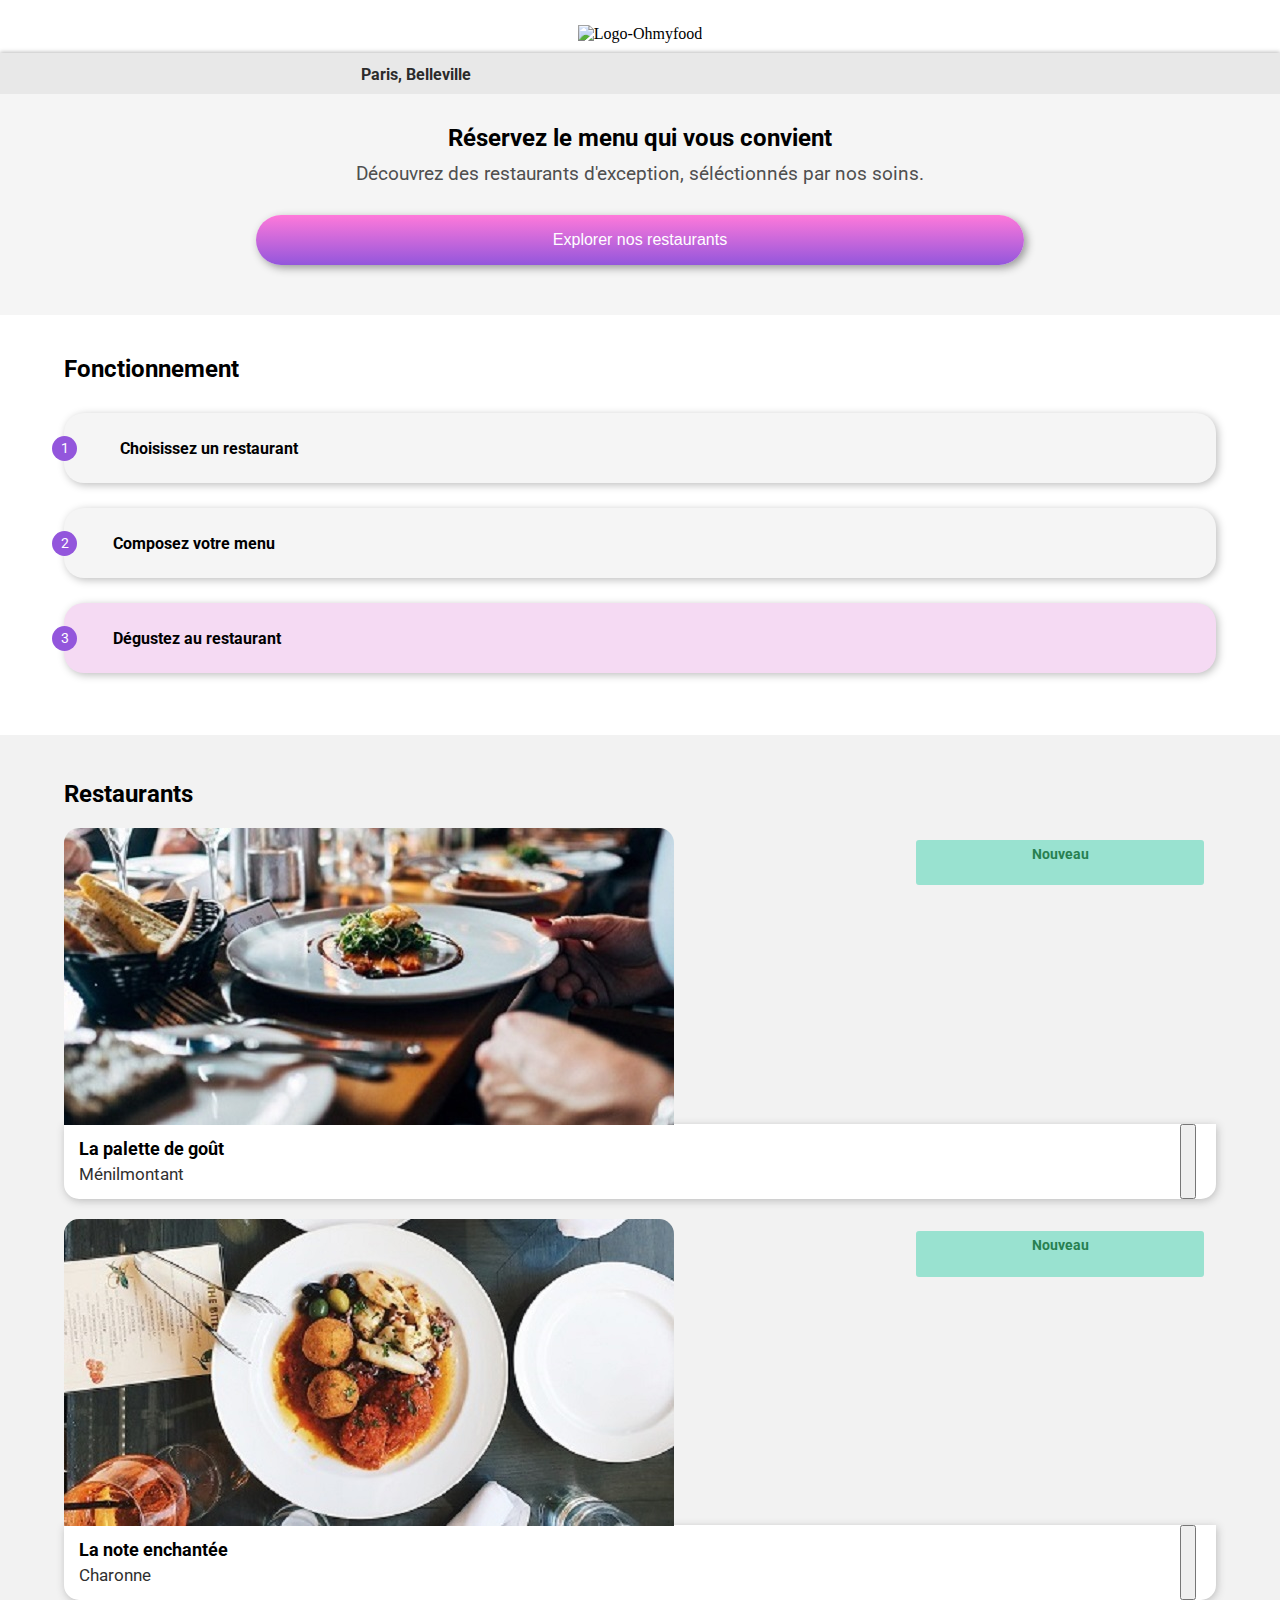
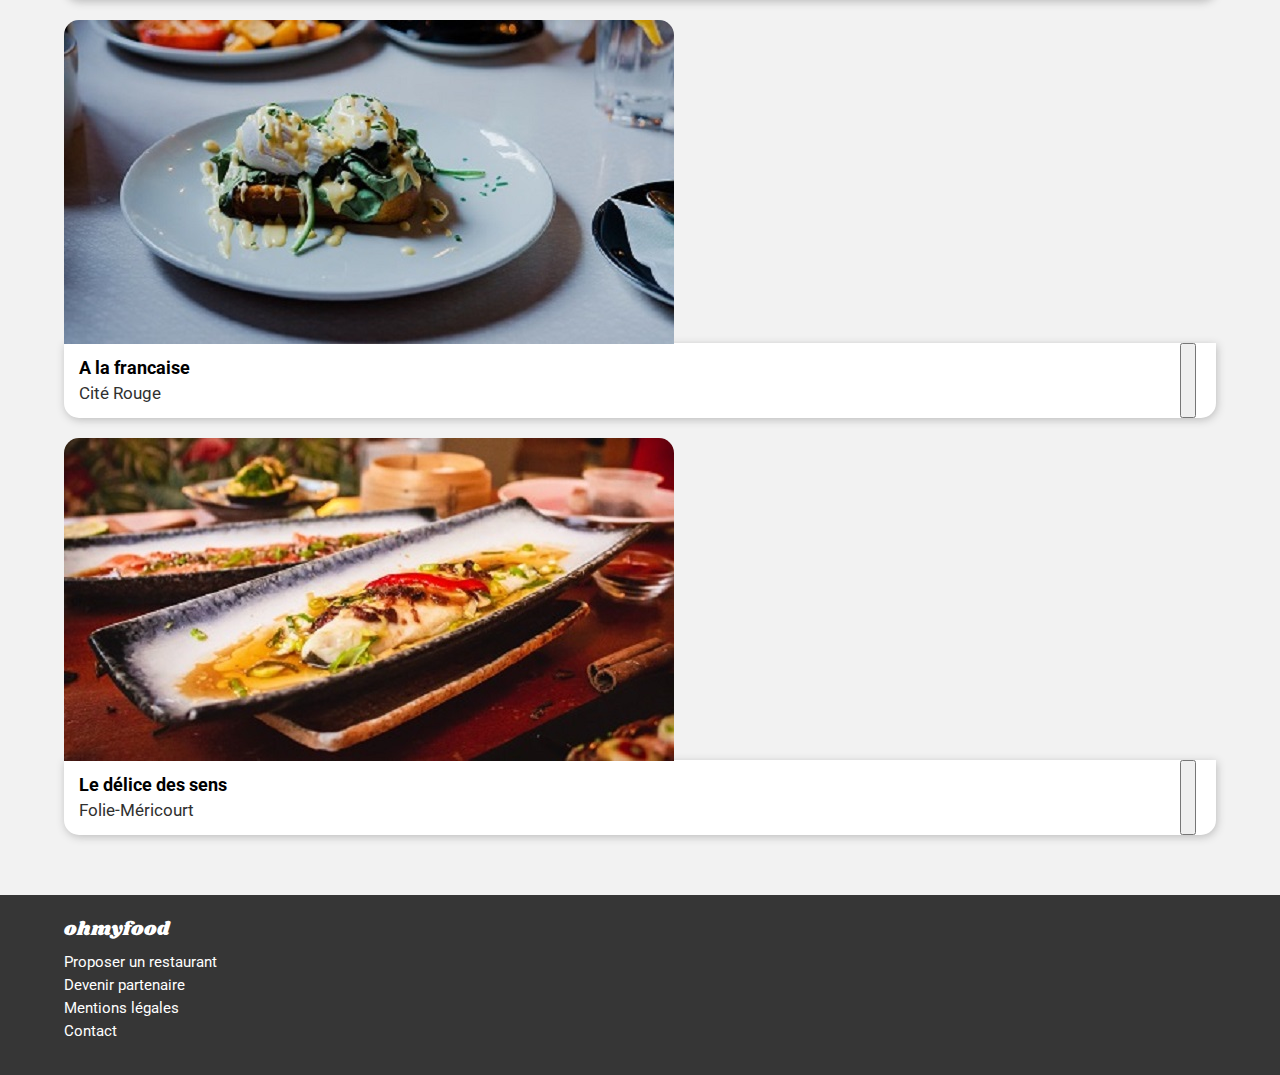
==== index.html @ 1d367e70 "Ajout de la page menu3" ====
<!DOCTYPE html>
<html lang="fr">
<head>
    <meta charset="UTF-8">
    <meta name="viewport" content="width=device-width, initial-scale=1.0">
    <link rel="preconnect" href="https://fonts.gstatic.com">
    <link href="https://fonts.googleapis.com/css2?family=Roboto&family=Shrikhand&display=swap" rel="stylesheet">
    <link rel="stylesheet" href="style.css">
    <script src="https://kit.fontawesome.com/89272632ee.js" crossorigin="anonymous"></script>
    <title>ohmyfood</title>
</head>

    <body>
        <div class="page_complete">
            <header>
                <div class="logo">
                    <img src="images/logo/ohmyfood.png" alt="Logo-Ohmyfood">
                </div>
                <div class="localisation">
                    <i class="fas fa-map-marker-alt"></i><p>Paris, Belleville</p>
                </div>

                <div class="reserv">
                    <h2>Réservez le menu qui vous convient</h2>
                    <p>Découvrez des restaurants d'exception, séléctionnés par nos soins.</p>
                    <button>Explorer nos restaurants</button>
                </div>
            </header>


            <main>
                <section class="sectionhead">
                    <h3>Fonctionnement</h3>
                    <div class="button">
                        <span class="cercle">1</span>
                        <div class="icone"><i class="fas fa-mobile-alt"></i></div>
                        <div class="para"><p>Choisissez un restaurant</p></div>
                    </div>

                    <div class="button">
                        <span class="cercle">2</span>
                        <div class="icone"><i class="fas fa-list-ul"></i></div>
                        <div class="para"><p>Composez votre menu</p></div>
                    </div>

                    <div class="button active">
                        <span class="cercle">3</span>
                        <div class="icone"><i class="fas fa-store"></i></div>
                        <div class="para"><p>Dégustez au restaurant</p></div>
                    </div>
                </section>


                <section class="restaurants">
                    <h2>Restaurants</h2>

                    <div class="restaurant">
                        <a href="indexmenu3.html">
                            <img src="images/restaurants/restaurant-size/restaurant1.jpg" alt="#">
                            <div class="content">
                                <div class="title">
                                    <h3>La palette de goût</h3>
                                    <p>Ménilmontant</p>
                                </div>
                                <button></button>
                            </div>
                            <div class="new">
                                <p>Nouveau</p>
                            </div>
                        </a>
                    </div>
                     
                    <div class="restaurant">
                        <a href="indexmenu2.html">
                            <img src="images/restaurants/restaurant-size/restaurant2.jpg" alt="#">
                            <div class="content">
                                <div class="title">
                                    <h3>La note enchantée</h3>
                                    <p>Charonne</p>
                                </div>
                                <button></button>
                            </div>
                            <div class="new">
                                <p>Nouveau</p>
                            </div>
                        </a>
                    </div>

                    <div class="restaurant">
                        <a href="indexmenu1.html">
                            <img src="images/restaurants/restaurant-size/restaurant3.jpg" alt="#">
                            <div class="content">
                                <div class="title">
                                    <h3>A la francaise</h3>
                                    <p>Cité Rouge</p>
                                </div>
                                <button></button>
                            </div>
                        </a>
                    </div>

                    <div class="restaurant">
                        <a href="indexmenu4.html">
                            <img src="images/restaurants/restaurant-size/restaurant4.jpg" alt="#">
                            <div class="content">
                                <div class="title">
                                    <h3>Le délice des sens</h3>
                                    <p>Folie-Méricourt</p>
                                </div>
                                <button></button>
                            </div>
                        </a>
                    </div>       
                </section>
            </main>


            <footer>
                <div class="foot">
                    <h2>ohmyfood</h2>
                    <a><i class="fas fa-utensils"></i>Proposer un restaurant</a>
                    <a><i class="fas fa-hands-helping"></i>Devenir partenaire</a>
                    <a>Mentions légales</a>
                    <a href="mailto:service-client@gmail.com">Contact</a>
                </div>
            </footer>
        </div>
    </body>
</html>
---- style.css ----
/*! minireset.css v0.0.6 | MIT License | github.com/jgthms/minireset.css */
html, body, p, ol, ul, li, dl, dt, dd, blockquote, figure, fieldset, legend, textarea, pre, iframe, hr, h1, h2, h3, h4, h5, h6 {
  margin: 0;
  padding: 0;
}

h1, h2, h3, h4, h5, h6 {
  font-size: 100%;
  font-weight: normal;
}

ul {
  list-style: none;
}

button, input, select, textarea {
  margin: 0;
}

html {
  box-sizing: border-box;
}

*, *::before, *::after {
  box-sizing: inherit;
}

img, video {
  height: auto;
  max-width: 100%;
}

iframe {
  border: 0;
}

table {
  border-collapse: collapse;
  border-spacing: 0;
}

td, th {
  padding: 0;
}

td:not([align]), th:not([align]) {
  text-align: left;
}

.page_complete {
  width: 100%;
  margin: auto;
}

body h1, h2, h3, p, a, .cercle {
  font-family: "Roboto", sans-serif;
}

/* HEADER */
header .logo {
  width: 100%;
  text-align: center;
}
header .logo img {
  width: 45%;
  padding-top: 25px;
  padding-bottom: 10px;
}

header .localisation {
  display: flex;
  background: #e8e8e8;
  padding-top: 12px;
  padding-bottom: 10px;
  box-shadow: 0px -1px 4px #bdbdbd;
  color: #2b2b2b;
  font-size: 1em;
  padding-left: 27%;
  font-weight: bold;
}

header .fa-map-marker-alt {
  margin-right: 15px;
}

header .reserv {
  height: auto;
  text-align: center;
  padding-top: 30px;
  background: #f5f5f5;
}
header .reserv h2 {
  margin-bottom: 10px;
  font-size: 1.5em;
  font-weight: bold;
  width: 70%;
  margin-left: 15%;
}
header .reserv p {
  margin-bottom: 30px;
  font-size: 1.2em;
  color: #4f4f4f;
}
header .reserv button {
  font-size: 1em;
  height: 50px;
  width: 60%;
  border: none;
  border-radius: 30px;
  background: linear-gradient(#FF79DA, #9356DC);
  color: white;
  box-shadow: 3px 3px 8px #999999;
  margin-bottom: 50px;
}

header .reserv button:hover {
  box-shadow: 4px 4px 8px #212121;
  background: linear-gradient(rgba(255, 121, 218, 0.9), rgba(147, 86, 220, 0.9));
}

/* MAIN SECTIONHEAD */
main .sectionhead {
  height: 380px;
  margin-top: 40px;
  display: flex;
  flex-direction: column;
}
main .sectionhead h3 {
  margin-left: 5%;
  font-size: 1.5em;
  font-weight: bold;
  margin-bottom: 30px;
}
main .sectionhead .button {
  display: flex;
  height: 70px;
  width: 90%;
  margin-left: 5%;
  margin-bottom: 25px;
  border-radius: 20px;
  font-weight: bold;
  background: #f5f5f5;
  box-shadow: 2px 2px 8px #bdbdbd;
  align-items: center;
  position: relative;
}
main .sectionhead .cercle {
  background: #9356dc;
  height: 25px;
  width: 25px;
  border-radius: 100px;
  display: flex;
  justify-content: center;
  align-items: center;
  color: #fff;
  font-weight: normal;
  font-size: 0.9em;
  position: absolute;
  left: -12px;
}

main .sectionhead .button:hover {
  background-color: #f5daf3;
  color: #9356dc;
}
main .sectionhead .button:hover .para p {
  color: black;
}

main .sectionhead .active {
  background-color: #f5daf3;
  color: #9356dc;
}
main .sectionhead .active .para p {
  color: black;
}

main .sectionhead .fa-mobile-alt {
  margin-right: 26px;
  font-size: 1.2em;
  margin-left: 30px;
}

main .sectionhead .fa-list-ul {
  margin-right: 19px;
  font-size: 1.1em;
  margin-left: 30px;
}

main .sectionhead .fa-store {
  margin-right: 19px;
  font-size: 1em;
  margin-left: 30px;
}

/* MAIN RESTAURANTS */
main .new {
  background: #99E2D0;
  width: 25%;
  height: 12%;
  text-align: center;
  padding-top: 6px;
  position: absolute;
  top: 0;
  right: 0;
  margin-top: 12px;
  margin-right: 12px;
  border-radius: 3px;
}
main .new p {
  color: #288051;
  font-weight: bold;
  font-size: 0.9em;
}

main .restaurants {
  background: #f2f2f2;
  padding-bottom: 40px;
  height: auto;
}
main .restaurants h2 {
  font-size: 1.5em;
  font-weight: bold;
  padding-top: 45px;
  margin-bottom: 20px;
  margin-left: 5%;
}

main .restaurant {
  width: 90%;
  margin-left: 5%;
  margin-bottom: 20px;
  position: relative;
}
main .restaurant a {
  text-decoration: none;
  color: inherit;
}
main .restaurant img {
  border-radius: 15px 15px 0 0;
}

main .content {
  display: flex;
  background: white;
  height: 75px;
  justify-content: space-between;
  border-radius: 0 0 15px 15px;
  margin-top: -5px;
  box-shadow: 1px 2px 8px #bdbdbd;
}
main .content button {
  margin-right: 20px;
}

main .title {
  margin-left: 15px;
  padding-top: 15px;
}
main .title h3 {
  font-weight: bold;
  font-size: 1.1em;
  padding-bottom: 5px;
}
main .title p {
  font-size: 1.05em;
  color: #303030;
}

/* FOOTER */
footer .foot {
  background: #363636;
  padding-left: 5%;
  color: white;
  padding-bottom: 30px;
  padding-top: 20px;
  display: flex;
  flex-direction: column;
}
footer .foot h2 {
  font-family: "Shrikhand", cursive;
  font-size: 1.2em;
  padding-bottom: 10px;
}
footer .foot a:last-of-type {
  color: white;
  text-decoration: none;
}

footer a {
  padding-bottom: 5px;
  font-size: 0.95em;
}
footer a i {
  width: 22px;
  font-size: 0.9em;
}

/*# sourceMappingURL=style.css.map */
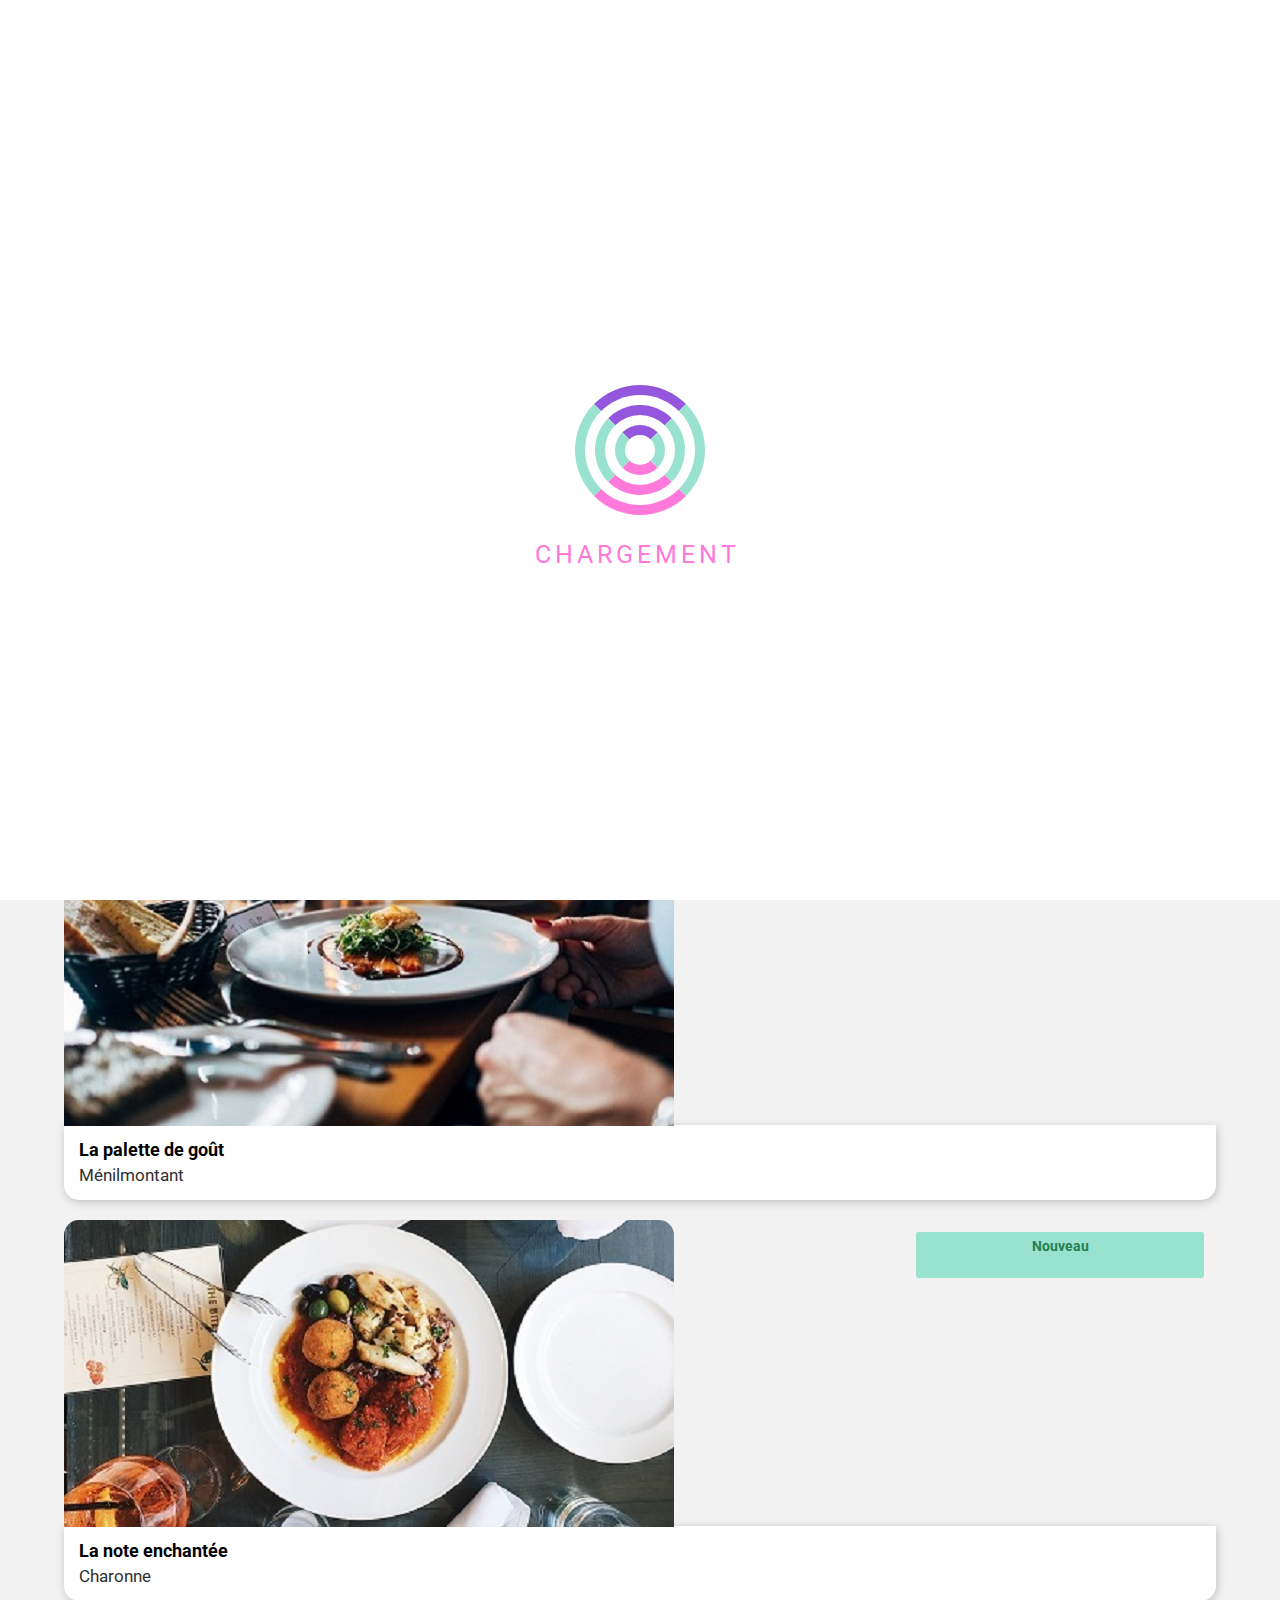
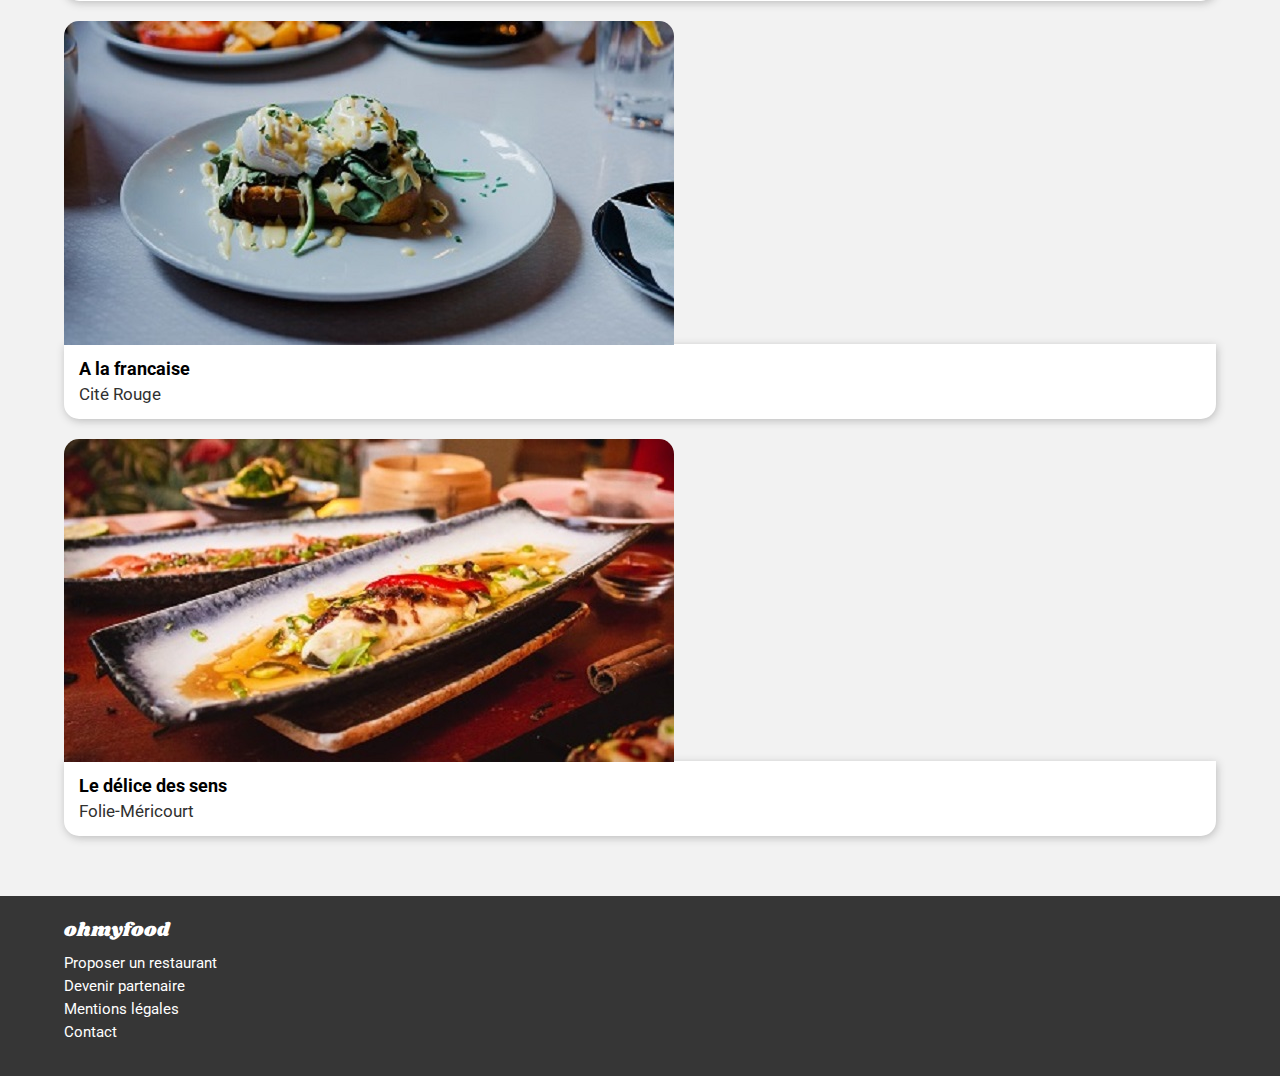
==== commit 16541d2f: "Ajout et placement du couer voir pr animation" ====
--- a/index.html
+++ b/index.html
@@ -11,6 +11,25 @@
 </head>
 
     <body>
+        <div class="loader">
+            <div class="circle-50"></div>
+           <div class="circle-90"></div>
+           <div class="circle-130"></div>
+    
+           <div class="chargement">
+                <span class="lettre">C</span>
+                <span class="lettre">H</span>
+                <span class="lettre">A</span>
+                <span class="lettre">R</span>
+                <span class="lettre">G</span>
+                <span class="lettre">E</span>
+                <span class="lettre">M</span>
+                <span class="lettre">E</span>
+                <span class="lettre">N</span>
+                <span class="lettre">T</span>
+           </div>
+        </div>
+
         <div class="page_complete">
             <header>
                 <div class="logo">
@@ -62,7 +81,7 @@
                                     <h3>La palette de goût</h3>
                                     <p>Ménilmontant</p>
                                 </div>
-                                <button></button>
+                                <div class="coeur"><i class="far fa-heart"></i></div>
                             </div>
                             <div class="new">
                                 <p>Nouveau</p>
@@ -78,7 +97,7 @@
                                     <h3>La note enchantée</h3>
                                     <p>Charonne</p>
                                 </div>
-                                <button></button>
+                                <div class="coeur"><i class="far fa-heart"></i></div>
                             </div>
                             <div class="new">
                                 <p>Nouveau</p>
@@ -94,7 +113,7 @@
                                     <h3>A la francaise</h3>
                                     <p>Cité Rouge</p>
                                 </div>
-                                <button></button>
+                                <div class="coeur"><i class="far fa-heart"></i></div>
                             </div>
                         </a>
                     </div>
@@ -107,7 +126,7 @@
                                     <h3>Le délice des sens</h3>
                                     <p>Folie-Méricourt</p>
                                 </div>
-                                <button></button>
+                                <div class="coeur"><i class="far fa-heart"></i></div>
                             </div>
                         </a>
                     </div>       
--- a/style.css
+++ b/style.css
@@ -47,16 +47,156 @@
   text-align: left;
 }
 
+body {
+  font-family: "Roboto", sans-serif;
+}
+
 .page_complete {
   width: 100%;
   margin: auto;
 }
 
-body h1, h2, h3, p, a, .cercle {
-  font-family: "Roboto", sans-serif;
+.loader {
+  position: fixed;
+  top: 0;
+  left: 0;
+  width: 100%;
+  height: 100%;
+  background-color: white;
+  z-index: 10;
+  animation: loader 3s forwards;
+}
+@keyframes loader {
+  0% {
+    visibility: visible;
+  }
+  100% {
+    visibility: hidden;
+  }
+}
+.loader .circle-50 {
+  border-top: 10px solid #9356DC;
+  border-bottom: 10px solid #FF79DA;
+  border-left: 10px solid #99E2D0;
+  border-right: 10px solid #99E2D0;
+  width: 50px;
+  height: 50px;
+  border-radius: 50%;
+  animation: spin 1s linear infinite;
+  margin: auto;
+  position: absolute;
+  top: 0;
+  bottom: 0;
+  right: 0;
+  left: 0;
+}
+.loader .circle-90 {
+  border-top: 10px solid #9356DC;
+  border-bottom: 10px solid #FF79DA;
+  border-left: 10px solid #99E2D0;
+  border-right: 10px solid #99E2D0;
+  width: 90px;
+  height: 90px;
+  border-radius: 50%;
+  animation: spin 1.5s linear infinite;
+  margin: auto;
+  position: absolute;
+  top: 0;
+  bottom: 0;
+  right: 0;
+  left: 0;
+}
+.loader .circle-130 {
+  border-top: 10px solid #9356DC;
+  border-bottom: 10px solid #FF79DA;
+  border-left: 10px solid #99E2D0;
+  border-right: 10px solid #99E2D0;
+  width: 130px;
+  height: 130px;
+  border-radius: 50%;
+  animation: spin 2s linear infinite;
+  margin: auto;
+  position: absolute;
+  top: 0;
+  bottom: 0;
+  right: 0;
+  left: 0;
+}
+@keyframes spin {
+  0% {
+    transform: rotate(0deg);
+  }
+  100% {
+    transform: rotate(360deg);
+  }
+}
+.loader .chargement {
+  width: 210px;
+  height: 0px;
+  padding-top: 180px;
+  margin: auto;
+  position: absolute;
+  top: 0;
+  bottom: 0;
+  right: 0;
+  left: 0;
+}
+.loader .lettre {
+  font-size: 25px;
+  color: #FF79DA;
+  -webkit-animation: flash 1.2s linear infinite;
+  -o-animation: flash 1.2s linear infinite;
+  animation: flash 1.2s linear infinite;
+}
+@keyframes flash {
+  0% {
+    color: #9356DC;
+    text-shadow: 0 0 7px #9356DC;
+  }
+  90% {
+    color: #FF79DA;
+    text-shadow: none;
+  }
+  100% {
+    color: #9356DC;
+    text-shadow: 0 0 7 #9356DC;
+  }
+}
+.loader .lettre:nth-child(1) {
+  animation-delay: 100ms;
+}
+.loader .lettre:nth-child(2) {
+  animation-delay: 200ms;
+}
+.loader .lettre:nth-child(3) {
+  animation-delay: 300ms;
+}
+.loader .lettre:nth-child(4) {
+  animation-delay: 400ms;
+}
+.loader .lettre:nth-child(5) {
+  animation-delay: 500ms;
+}
+.loader .lettre:nth-child(6) {
+  animation-delay: 600ms;
+}
+.loader .lettre:nth-child(7) {
+  animation-delay: 700ms;
+}
+.loader .lettre:nth-child(8) {
+  animation-delay: 800ms;
+}
+.loader .lettre:nth-child(9) {
+  animation-delay: 900ms;
+}
+.loader .lettre:nth-child(10) {
+  animation-delay: 1000ms;
 }
 
 /* HEADER */
+header {
+  position: relative;
+}
 header .logo {
   width: 100%;
   text-align: center;
@@ -66,7 +206,13 @@
   padding-top: 25px;
   padding-bottom: 10px;
 }
-
+header a {
+  position: absolute;
+  left: 5%;
+  top: 25px;
+  color: #363636;
+  font-size: 1.2em;
+}
 header .localisation {
   display: flex;
   background: #e8e8e8;
@@ -112,13 +258,11 @@
   box-shadow: 3px 3px 8px #999999;
   margin-bottom: 50px;
 }
-
 header .reserv button:hover {
   box-shadow: 4px 4px 8px #212121;
   background: linear-gradient(rgba(255, 121, 218, 0.9), rgba(147, 86, 220, 0.9));
 }
 
-/* MAIN SECTIONHEAD */
 main .sectionhead {
   height: 380px;
   margin-top: 40px;
@@ -194,25 +338,6 @@
 }
 
 /* MAIN RESTAURANTS */
-main .new {
-  background: #99E2D0;
-  width: 25%;
-  height: 12%;
-  text-align: center;
-  padding-top: 6px;
-  position: absolute;
-  top: 0;
-  right: 0;
-  margin-top: 12px;
-  margin-right: 12px;
-  border-radius: 3px;
-}
-main .new p {
-  color: #288051;
-  font-weight: bold;
-  font-size: 0.9em;
-}
-
 main .restaurants {
   background: #f2f2f2;
   padding-bottom: 40px;
@@ -239,8 +364,7 @@
 main .restaurant img {
   border-radius: 15px 15px 0 0;
 }
-
-main .content {
+main .restaurant .content {
   display: flex;
   background: white;
   height: 75px;
@@ -249,22 +373,141 @@
   margin-top: -5px;
   box-shadow: 1px 2px 8px #bdbdbd;
 }
-main .content button {
-  margin-right: 20px;
-}
-
-main .title {
+main .restaurant .content .coeur {
+  margin-top: 5px;
+  margin-right: 30px;
+  font-size: 1.6em;
+  margin-top: 20px;
+}
+main .restaurant .content .title {
   margin-left: 15px;
   padding-top: 15px;
 }
-main .title h3 {
+main .restaurant .content .title h3 {
   font-weight: bold;
   font-size: 1.1em;
   padding-bottom: 5px;
 }
-main .title p {
+main .restaurant .content .title p {
   font-size: 1.05em;
   color: #303030;
+}
+main .restaurant .new {
+  background: #99E2D0;
+  width: 25%;
+  height: 12%;
+  text-align: center;
+  padding-top: 6px;
+  position: absolute;
+  top: 0;
+  right: 0;
+  margin-top: 12px;
+  margin-right: 12px;
+  border-radius: 3px;
+}
+main .restaurant .new p {
+  color: #288051;
+  font-weight: bold;
+  font-size: 0.9em;
+}
+
+/* MENU */
+.menu {
+  background: #fafafa;
+}
+.menu .backimg {
+  background-repeat: no-repeat;
+  height: 305px;
+  position: relative;
+}
+.menu .backimg.menu1 {
+  background-image: url("images/restaurants/restaurantmenu1/restaurant1.jpg");
+}
+.menu .backimg.menu2 {
+  background-image: url("images/restaurants/restaurantmenu2/restaurant1.jpg");
+}
+.menu .backimg.menu3 {
+  background-image: url("images/restaurants/restaurantmenu3/restaurant1.jpg");
+}
+.menu .backimg.menu4 {
+  background-image: url("images/restaurants/restaurantmenu4/restaurant1.jpg");
+}
+.menu .backimg .flex {
+  display: flex;
+  justify-content: space-between;
+  padding-top: 30px;
+  position: absolute;
+  bottom: 0px;
+  width: 100%;
+  background: #fafafa;
+  border-radius: 40px 40px 0 0;
+  padding-left: 5%;
+  padding-bottom: 30px;
+}
+.menu .backimg h1 {
+  font-size: 1.7em;
+  font-family: "Shrikhand", cursive;
+}
+.menu .backimg .coeur {
+  margin-top: 5px;
+  margin-right: 30px;
+  font-size: 1.6em;
+}
+.menu h2 {
+  margin-left: 5%;
+  border-bottom: 3px solid #99E2D0;
+  color: #363636;
+  margin-bottom: 15px;
+  padding-bottom: 5px;
+  width: 10%;
+  font-size: 1em;
+}
+.menu .entre, .menu .plats {
+  margin-bottom: 40px;
+}
+.menu .button {
+  font-size: 1em;
+  height: 50px;
+  width: 50%;
+  border: none;
+  border-radius: 30px;
+  background: linear-gradient(#FF79DA, #9356DC);
+  color: white;
+  box-shadow: 3px 3px 8px #999999;
+  margin-left: 25%;
+  margin-top: 25px;
+  margin-bottom: 80px;
+}
+.menu .button:hover {
+  box-shadow: 4px 4px 8px #212121;
+  background: linear-gradient(rgba(255, 121, 218, 0.9), rgba(147, 86, 220, 0.9));
+}
+.menu .content {
+  background: white;
+  border-radius: 10px;
+  width: 90%;
+  margin-left: 5%;
+  margin-bottom: 15px;
+  box-shadow: 1px 2px 8px #bdbdbd;
+  height: 60px;
+}
+.menu .content h3 {
+  font-weight: bold;
+  padding-top: 10px;
+  padding-left: 10px;
+  font-size: 1em;
+}
+.menu .content .title {
+  display: flex;
+  justify-content: space-between;
+  padding-left: 10px;
+  padding-top: 5px;
+  font-size: 0.95em;
+}
+.menu .content p:last-of-type {
+  color: #2b2b2b;
+  font-weight: bold;
+  margin-right: 5%;
 }
 
 /* FOOTER */
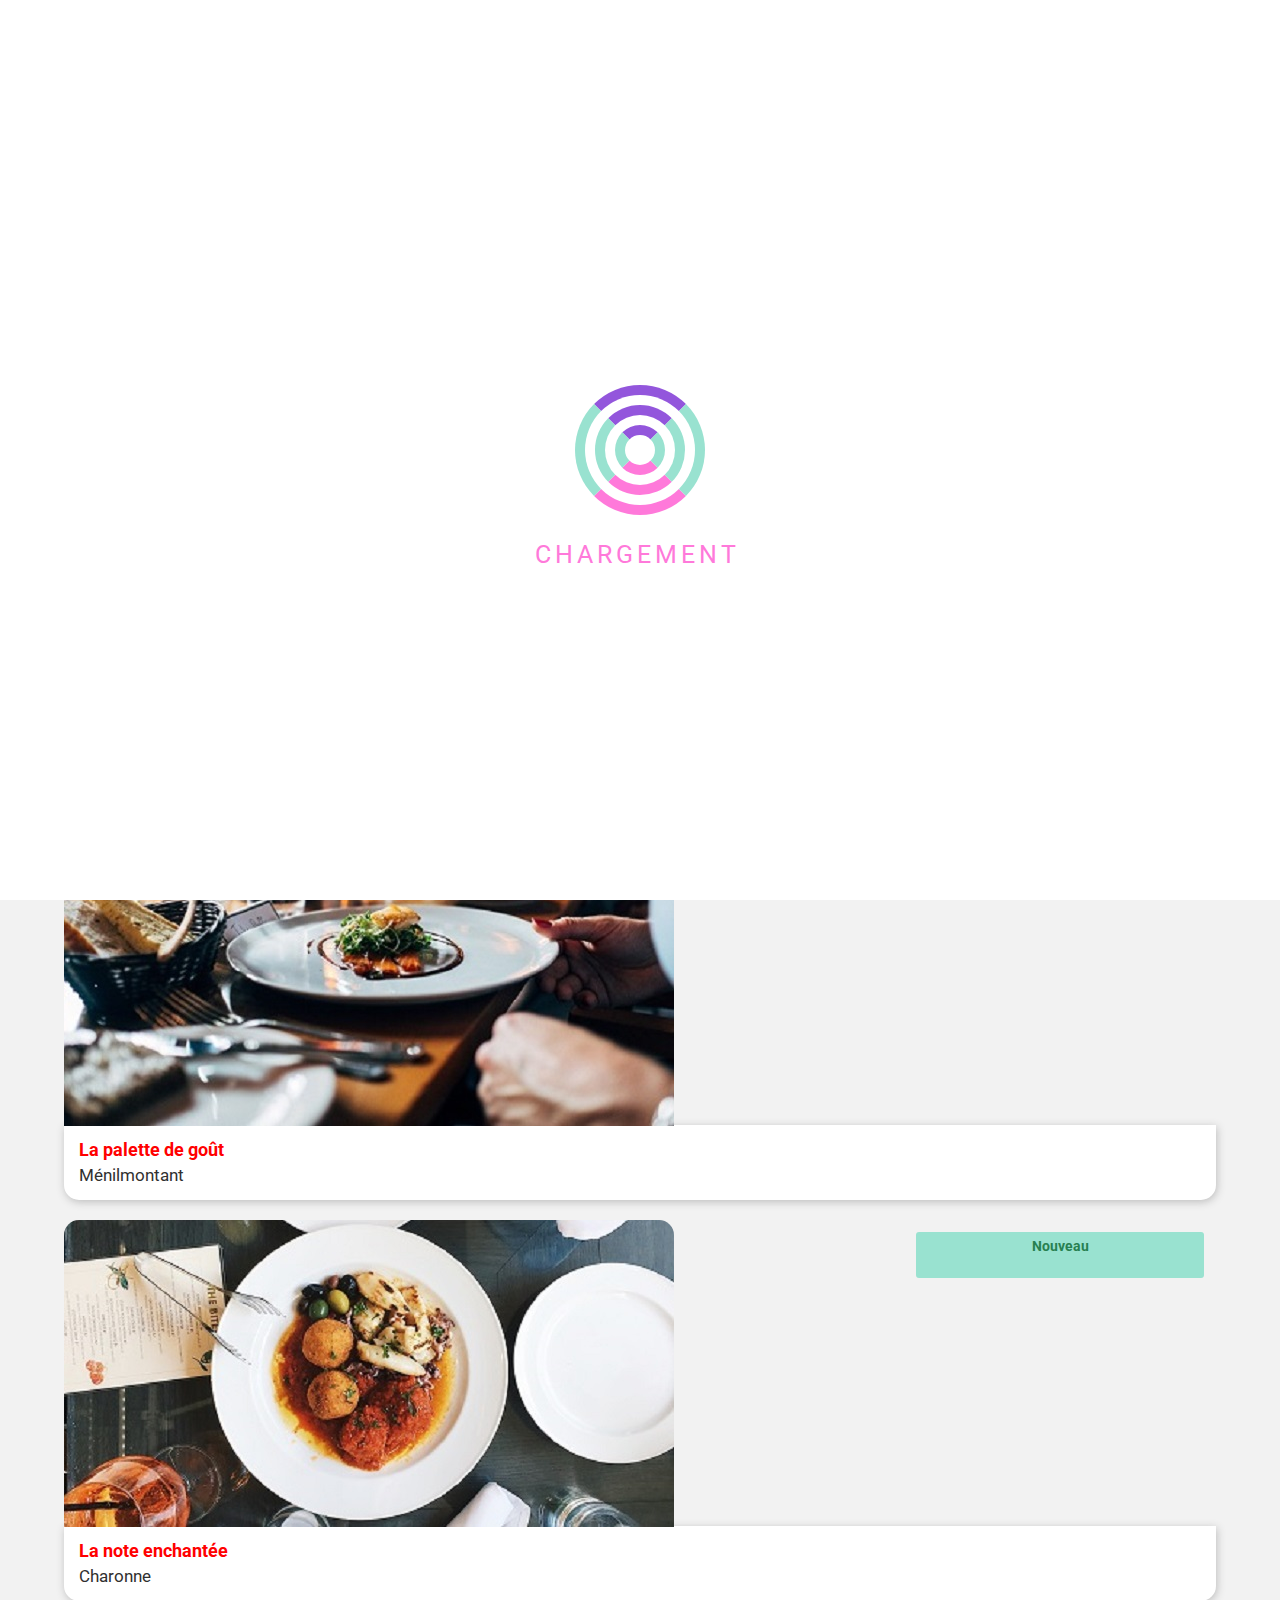
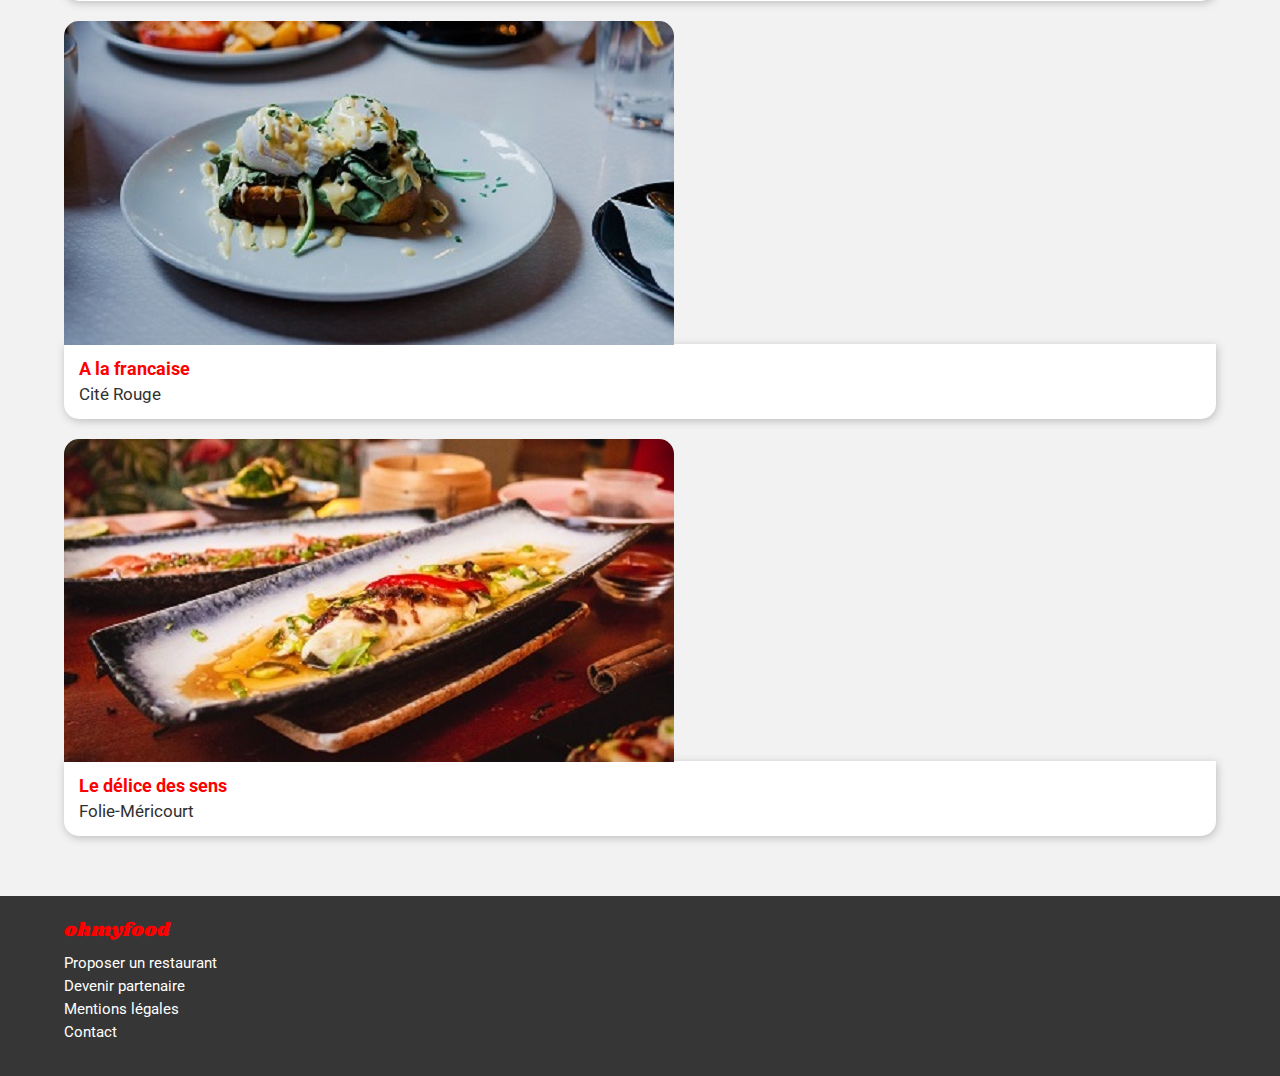
==== commit d2d90dab: "Pret pr responsiv desktop" ====
--- a/index.html
+++ b/index.html
@@ -5,7 +5,8 @@
     <meta name="viewport" content="width=device-width, initial-scale=1.0">
     <link rel="preconnect" href="https://fonts.gstatic.com">
     <link href="https://fonts.googleapis.com/css2?family=Roboto&family=Shrikhand&display=swap" rel="stylesheet">
-    <link rel="stylesheet" href="style.css">
+    <link rel="stylesheet" href="style.css" />
+    <link rel="stylesheet" media="all and (min-width: 768px)" href="styledesktop.css" />
     <script src="https://kit.fontawesome.com/89272632ee.js" crossorigin="anonymous"></script>
     <title>ohmyfood</title>
 </head>
--- a/style.css
+++ b/style.css
@@ -159,7 +159,7 @@
   }
   100% {
     color: #9356DC;
-    text-shadow: 0 0 7 #9356DC;
+    text-shadow: 0 0 7px #9356DC;
   }
 }
 .loader .lettre:nth-child(1) {
@@ -379,6 +379,12 @@
   font-size: 1.6em;
   margin-top: 20px;
 }
+main .restaurant .content .fa-heart:active::before {
+  color: rgba(147, 86, 220, 0.9);
+  font-weight: bold;
+  cursor: pointer;
+  transition: color 0.3s ease-out;
+}
 main .restaurant .content .title {
   margin-left: 15px;
   padding-top: 15px;
@@ -452,6 +458,12 @@
   margin-top: 5px;
   margin-right: 30px;
   font-size: 1.6em;
+}
+.menu .backimg .fa-heart:active::before {
+  color: rgba(147, 86, 220, 0.9);
+  font-weight: bold;
+  cursor: pointer;
+  transition: color 0.3s ease-out;
 }
 .menu h2 {
   margin-left: 5%;
@@ -462,8 +474,41 @@
   width: 10%;
   font-size: 1em;
 }
-.menu .entre, .menu .plats {
+.menu .entre {
   margin-bottom: 40px;
+}
+.menu .entre .animplus {
+  animation-delay: 0.55s;
+}
+.menu .plats {
+  margin-bottom: 40px;
+}
+.menu .for .anim:nth-child(1) {
+  animation-delay: 200ms;
+}
+.menu .for .anim:nth-child(2) {
+  animation-delay: 400ms;
+}
+.menu .for .anim:nth-child(3) {
+  animation-delay: 600ms;
+}
+.menu .for .anim:nth-child(4) {
+  animation-delay: 800ms;
+}
+.menu .for .anim:nth-child(5) {
+  animation-delay: 1000ms;
+}
+.menu .for .anim:nth-child(6) {
+  animation-delay: 1200ms;
+}
+.menu .for .anim:nth-child(7) {
+  animation-delay: 1400ms;
+}
+.menu .for .anim:nth-child(8) {
+  animation-delay: 1600ms;
+}
+.menu .for .anim:nth-child(9) {
+  animation-delay: 1800ms;
 }
 .menu .button {
   font-size: 1em;
@@ -483,6 +528,7 @@
   background: linear-gradient(rgba(255, 121, 218, 0.9), rgba(147, 86, 220, 0.9));
 }
 .menu .content {
+  display: flex;
   background: white;
   border-radius: 10px;
   width: 90%;
@@ -490,12 +536,52 @@
   margin-bottom: 15px;
   box-shadow: 1px 2px 8px #bdbdbd;
   height: 60px;
+  animation-duration: 3s;
+  animation-fill-mode: forwards;
+  animation-name: anim;
+  opacity: 0;
+  cursor: pointer;
+}
+@keyframes anim {
+  0% {
+    transform: translateY(-10px);
+    opacity: 0;
+  }
+  100% {
+    transform: translateY(0);
+    opacity: 1;
+  }
+}
+.menu .content .flex-grow-1 {
+  flex-grow: 1;
 }
 .menu .content h3 {
   font-weight: bold;
   padding-top: 10px;
   padding-left: 10px;
   font-size: 1em;
+}
+.menu .content .check {
+  background: #99E2D0;
+  height: 100%;
+  width: 0;
+  border-radius: 0 10px 10px 0;
+  overflow: hidden;
+  transition: width 0.5s;
+  display: flex;
+  justify-content: center;
+  align-items: center;
+}
+.menu .content .check i {
+  transition: transform 0.5s;
+  color: white;
+  font-size: 1.4em;
+}
+.menu .content:active .check {
+  width: 55px;
+}
+.menu .content:active .check i {
+  transform: rotateZ(360deg);
 }
 .menu .content .title {
   display: flex;
@@ -503,6 +589,11 @@
   padding-left: 10px;
   padding-top: 5px;
   font-size: 0.95em;
+}
+.menu .content p:first-child {
+  overflow: hidden;
+  text-overflow: ellipsis;
+  white-space: nowrap;
 }
 .menu .content p:last-of-type {
   color: #2b2b2b;
--- a/styledesktop.css
+++ b/styledesktop.css
@@ -0,0 +1,5 @@
+body p, h1, h2, h3 {
+  color: red;
+}
+
+/*# sourceMappingURL=styledesktop.css.map */
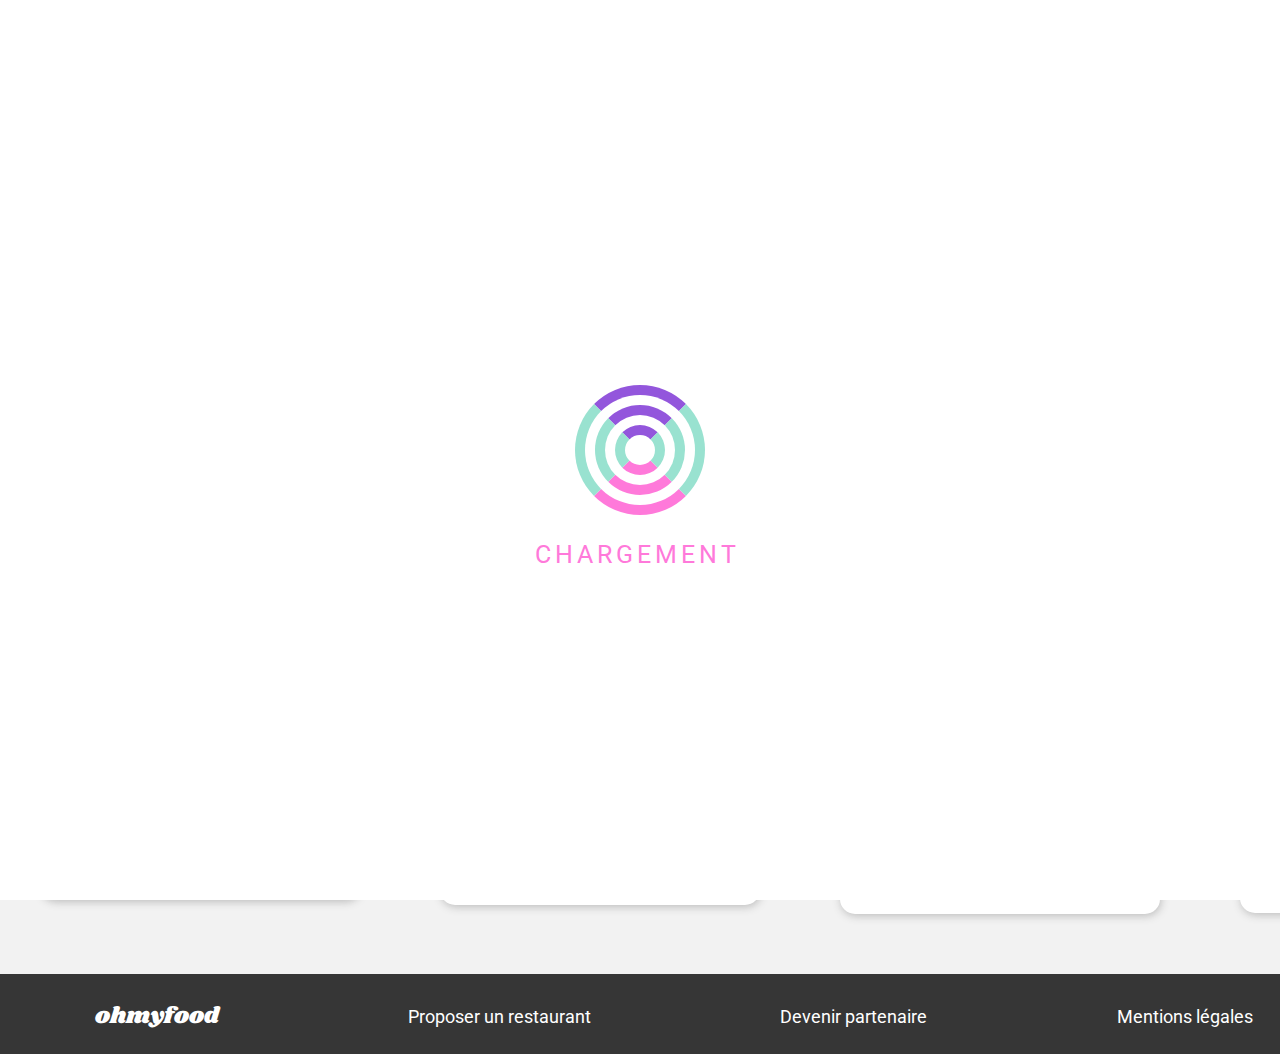
==== commit 68e9a631: "Fini le responsiv Desktop" ====
--- a/index.html
+++ b/index.html
@@ -51,86 +51,89 @@
             <main>
                 <section class="sectionhead">
                     <h3>Fonctionnement</h3>
-                    <div class="button">
-                        <span class="cercle">1</span>
-                        <div class="icone"><i class="fas fa-mobile-alt"></i></div>
-                        <div class="para"><p>Choisissez un restaurant</p></div>
-                    </div>
+                    <div class="columns">
+                        <div class="button">
+                            <span class="cercle">1</span>
+                            <div class="icone"><i class="fas fa-mobile-alt"></i></div>
+                            <div class="para"><p>Choisissez un restaurant</p></div>
+                        </div>
 
-                    <div class="button">
-                        <span class="cercle">2</span>
-                        <div class="icone"><i class="fas fa-list-ul"></i></div>
-                        <div class="para"><p>Composez votre menu</p></div>
-                    </div>
+                        <div class="button">
+                            <span class="cercle">2</span>
+                            <div class="icone"><i class="fas fa-list-ul"></i></div>
+                            <div class="para"><p>Composez votre menu</p></div>
+                        </div>
 
-                    <div class="button active">
-                        <span class="cercle">3</span>
-                        <div class="icone"><i class="fas fa-store"></i></div>
-                        <div class="para"><p>Dégustez au restaurant</p></div>
+                        <div class="button active">
+                            <span class="cercle">3</span>
+                            <div class="icone"><i class="fas fa-store"></i></div>
+                            <div class="para"><p>Dégustez au restaurant</p></div>
+                        </div>
                     </div>
                 </section>
 
 
                 <section class="restaurants">
                     <h2>Restaurants</h2>
+                    <div class="deskflex">
+                        <div class="restaurant">
+                            <a href="indexmenu3.html">
+                                <img src="images/restaurants/restaurant-size/restaurant1.jpg" alt="#">
+                                <div class="content">
+                                    <div class="title">
+                                        <h3>La palette de goût</h3>
+                                        <p>Ménilmontant</p>
+                                    </div>
+                                    <div class="coeur"><i class="far fa-heart"></i></div>
+                                </div>
+                                <div class="new">
+                                    <p>Nouveau</p>
+                                </div>
+                            </a>
+                        </div>
+                        
+                        <div class="restaurant">
+                            <a href="indexmenu2.html">
+                                <img src="images/restaurants/restaurant-size/restaurant2.jpg" alt="#">
+                                <div class="content">
+                                    <div class="title">
+                                        <h3>La note enchantée</h3>
+                                        <p>Charonne</p>
+                                    </div>
+                                    <div class="coeur"><i class="far fa-heart"></i></div>
+                                </div>
+                                <div class="new">
+                                    <p>Nouveau</p>
+                                </div>
+                            </a>
+                        </div>
 
-                    <div class="restaurant">
-                        <a href="indexmenu3.html">
-                            <img src="images/restaurants/restaurant-size/restaurant1.jpg" alt="#">
-                            <div class="content">
-                                <div class="title">
-                                    <h3>La palette de goût</h3>
-                                    <p>Ménilmontant</p>
+                        <div class="restaurant">
+                            <a href="indexmenu1.html">
+                                <img src="images/restaurants/restaurant-size/restaurant3.jpg" alt="#">
+                                <div class="content">
+                                    <div class="title">
+                                        <h3>A la francaise</h3>
+                                        <p>Cité Rouge</p>
+                                    </div>
+                                    <div class="coeur"><i class="far fa-heart"></i></div>
                                 </div>
-                                <div class="coeur"><i class="far fa-heart"></i></div>
-                            </div>
-                            <div class="new">
-                                <p>Nouveau</p>
-                            </div>
-                        </a>
-                    </div>
-                     
-                    <div class="restaurant">
-                        <a href="indexmenu2.html">
-                            <img src="images/restaurants/restaurant-size/restaurant2.jpg" alt="#">
-                            <div class="content">
-                                <div class="title">
-                                    <h3>La note enchantée</h3>
-                                    <p>Charonne</p>
+                            </a>
+                        </div>
+
+                        <div class="restaurant">
+                            <a href="indexmenu4.html">
+                                <img src="images/restaurants/restaurant-size/restaurant4.jpg" alt="#">
+                                <div class="content">
+                                    <div class="title">
+                                        <h3>Le délice des sens</h3>
+                                        <p>Folie-Méricourt</p>
+                                    </div>
+                                    <div class="coeur"><i class="far fa-heart"></i></div>
                                 </div>
-                                <div class="coeur"><i class="far fa-heart"></i></div>
-                            </div>
-                            <div class="new">
-                                <p>Nouveau</p>
-                            </div>
-                        </a>
-                    </div>
-
-                    <div class="restaurant">
-                        <a href="indexmenu1.html">
-                            <img src="images/restaurants/restaurant-size/restaurant3.jpg" alt="#">
-                            <div class="content">
-                                <div class="title">
-                                    <h3>A la francaise</h3>
-                                    <p>Cité Rouge</p>
-                                </div>
-                                <div class="coeur"><i class="far fa-heart"></i></div>
-                            </div>
-                        </a>
-                    </div>
-
-                    <div class="restaurant">
-                        <a href="indexmenu4.html">
-                            <img src="images/restaurants/restaurant-size/restaurant4.jpg" alt="#">
-                            <div class="content">
-                                <div class="title">
-                                    <h3>Le délice des sens</h3>
-                                    <p>Folie-Méricourt</p>
-                                </div>
-                                <div class="coeur"><i class="far fa-heart"></i></div>
-                            </div>
-                        </a>
-                    </div>       
+                            </a>
+                        </div>  
+                    </div>    
                 </section>
             </main>
 
--- a/style.css
+++ b/style.css
@@ -266,8 +266,6 @@
 main .sectionhead {
   height: 380px;
   margin-top: 40px;
-  display: flex;
-  flex-direction: column;
 }
 main .sectionhead h3 {
   margin-left: 5%;
@@ -349,6 +347,10 @@
   padding-top: 45px;
   margin-bottom: 20px;
   margin-left: 5%;
+}
+main .restaurants .deskflex {
+  display: flex;
+  flex-direction: column;
 }
 
 main .restaurant {
@@ -399,11 +401,13 @@
   color: #303030;
 }
 main .restaurant .new {
+  display: flex;
+  align-items: center;
+  justify-content: center;
   background: #99E2D0;
   width: 25%;
   height: 12%;
   text-align: center;
-  padding-top: 6px;
   position: absolute;
   top: 0;
   right: 0;
--- a/styledesktop.css
+++ b/styledesktop.css
@@ -1,5 +1,132 @@
-body p, h1, h2, h3 {
-  color: red;
+/*! minireset.css v0.0.6 | MIT License | github.com/jgthms/minireset.css */
+html, body, p, ol, ul, li, dl, dt, dd, blockquote, figure, fieldset, legend, textarea, pre, iframe, hr, h1, h2, h3, h4, h5, h6 {
+  margin: 0;
+  padding: 0;
+}
+
+h1, h2, h3, h4, h5, h6 {
+  font-size: 100%;
+  font-weight: normal;
+}
+
+ul {
+  list-style: none;
+}
+
+button, input, select, textarea {
+  margin: 0;
+}
+
+html {
+  box-sizing: border-box;
+}
+
+*, *::before, *::after {
+  box-sizing: inherit;
+}
+
+img, video {
+  height: auto;
+  max-width: 100%;
+}
+
+iframe {
+  border: 0;
+}
+
+table {
+  border-collapse: collapse;
+  border-spacing: 0;
+}
+
+td, th {
+  padding: 0;
+}
+
+td:not([align]), th:not([align]) {
+  text-align: left;
+}
+
+body {
+  background: rgba(153, 226, 208, 0.7);
+}
+
+.page_complete {
+  width: 1600px;
+}
+
+/* HEADER */
+header .logo {
+  background: white;
+}
+header .localisation {
+  font-size: 1.3em;
+  padding-left: 0;
+  justify-content: center;
+}
+header .reserv button {
+  width: 30%;
+  font-size: 1.2em;
+  background: linear-gradient(#9356DC, #FF79DA);
+  margin-bottom: 30px;
+}
+
+main .sectionhead {
+  margin-top: 0;
+  margin-bottom: 0;
+  padding-top: 60px;
+  padding-bottom: 60px;
+  height: auto;
+  background: white;
+}
+main .sectionhead h3 {
+  font-size: 1.7em;
+  margin-bottom: 20px;
+  text-decoration: underline;
+  width: 100%;
+  display: flex;
+  justify-content: center;
+  align-items: center;
+  margin-left: 0;
+}
+main .sectionhead .columns {
+  display: flex;
+  flex-direction: initial;
+  width: 100%;
+  align-items: center;
+  justify-content: center;
+}
+main .sectionhead .button {
+  width: 20%;
+}
+
+main .restaurants h2 {
+  display: flex;
+  align-items: center;
+  justify-content: center;
+  width: 100%;
+  margin-left: 0;
+  font-size: 1.7em;
+  text-decoration: underline;
+  margin-bottom: 25px;
+}
+main .restaurants .deskflex {
+  flex-direction: inherit;
+}
+main .restaurants .restaurant {
+  margin-left: 2.5%;
+  margin-right: 2.5%;
+}
+
+footer .foot {
+  padding-left: 0;
+  padding-top: 25px;
+  height: 80px;
+  padding-bottom: 0;
+  flex-direction: inherit;
+  justify-content: space-around;
+  font-size: 1.2em;
+  align-items: baseline;
 }
 
 /*# sourceMappingURL=styledesktop.css.map */
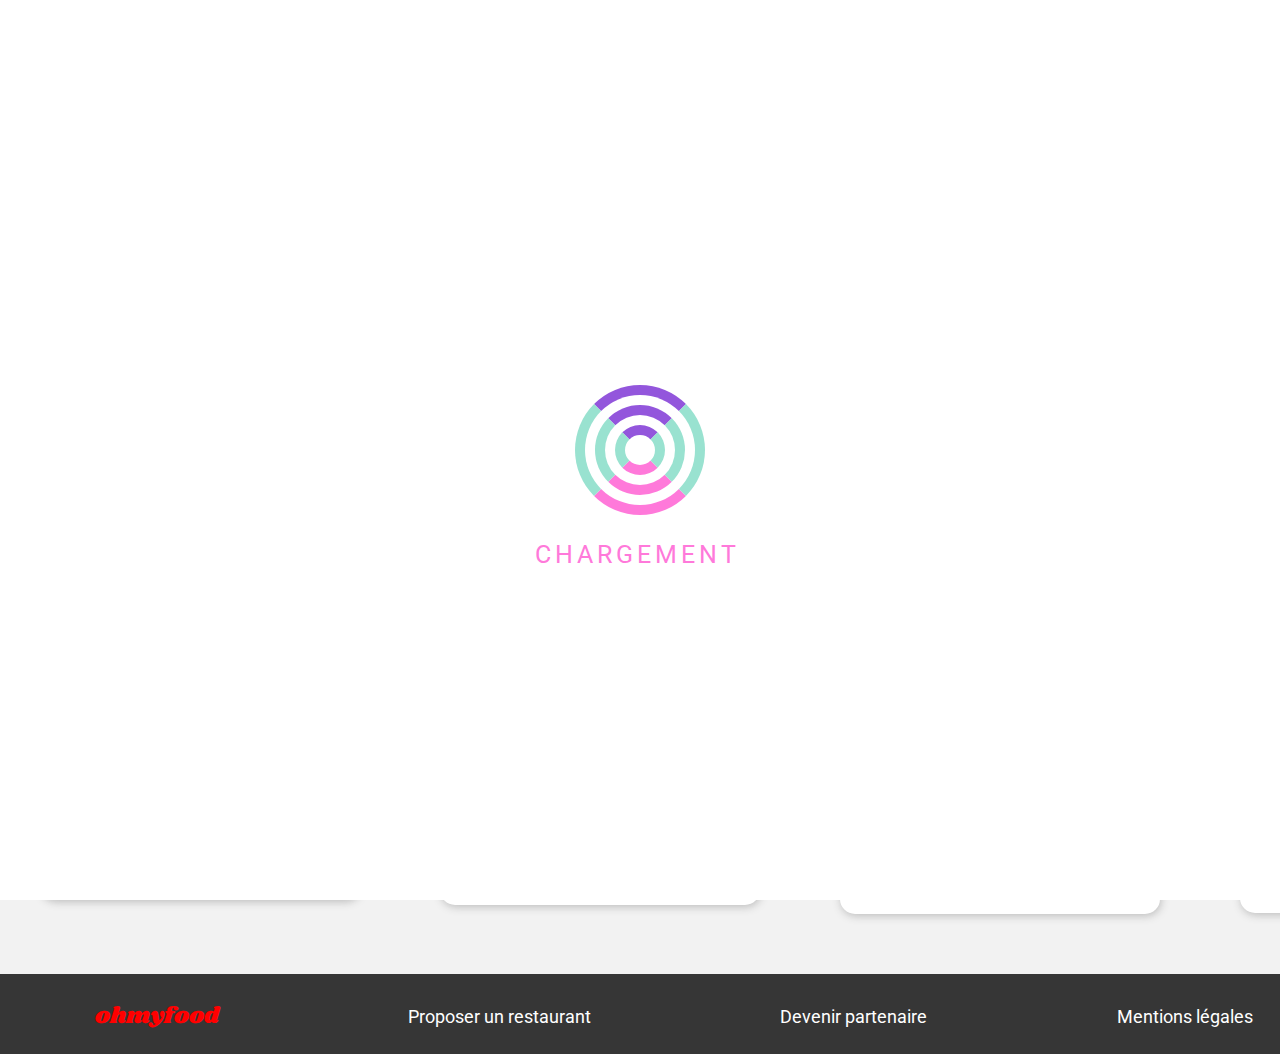
==== commit 1c8be441: "Mise en place du responsiv tablette" ====
--- a/index.html
+++ b/index.html
@@ -6,7 +6,8 @@
     <link rel="preconnect" href="https://fonts.gstatic.com">
     <link href="https://fonts.googleapis.com/css2?family=Roboto&family=Shrikhand&display=swap" rel="stylesheet">
     <link rel="stylesheet" href="style.css" />
-    <link rel="stylesheet" media="all and (min-width: 768px)" href="styledesktop.css" />
+    <link rel="stylesheet" media="all and (min-width: 768px)" href="styletab.css" />
+    <link rel="stylesheet" media="all and (min-width: 1260px)" href="styledesktop.css" />
     <script src="https://kit.fontawesome.com/89272632ee.js" crossorigin="anonymous"></script>
     <title>ohmyfood</title>
 </head>
--- a/styletab.css
+++ b/styletab.css
@@ -0,0 +1,54 @@
+/*! minireset.css v0.0.6 | MIT License | github.com/jgthms/minireset.css */
+html, body, p, ol, ul, li, dl, dt, dd, blockquote, figure, fieldset, legend, textarea, pre, iframe, hr, h1, h2, h3, h4, h5, h6 {
+  margin: 0;
+  padding: 0;
+}
+
+h1, h2, h3, h4, h5, h6 {
+  font-size: 100%;
+  font-weight: normal;
+}
+
+ul {
+  list-style: none;
+}
+
+button, input, select, textarea {
+  margin: 0;
+}
+
+html {
+  box-sizing: border-box;
+}
+
+*, *::before, *::after {
+  box-sizing: inherit;
+}
+
+img, video {
+  height: auto;
+  max-width: 100%;
+}
+
+iframe {
+  border: 0;
+}
+
+table {
+  border-collapse: collapse;
+  border-spacing: 0;
+}
+
+td, th {
+  padding: 0;
+}
+
+td:not([align]), th:not([align]) {
+  text-align: left;
+}
+
+body p, h2, h3 {
+  color: red;
+}
+
+/*# sourceMappingURL=styletab.css.map */
--- a/styledesktop.css
+++ b/styledesktop.css
@@ -71,6 +71,7 @@
   margin-bottom: 30px;
 }
 
+/* MAIN */
 main .sectionhead {
   margin-top: 0;
   margin-bottom: 0;
@@ -118,6 +119,7 @@
   margin-right: 2.5%;
 }
 
+/* FOOTER*/
 footer .foot {
   padding-left: 0;
   padding-top: 25px;
@@ -129,4 +131,68 @@
   align-items: baseline;
 }
 
+/* PAGE MENU */
+header .logo img {
+  width: 30%;
+}
+header .logo a {
+  left: 30%;
+  font-size: 2.2em;
+  top: 45px;
+}
+
+.menu .backimg {
+  background-repeat: repeat-x;
+}
+.menu .backimg .flex {
+  background: #eeeeee;
+  width: 90%;
+  margin-left: 5%;
+  padding-left: 0;
+  align-items: center;
+  justify-content: center;
+  font-size: 1.3em;
+  padding-top: 20px;
+}
+.menu .backimg .flex .coeur {
+  margin-right: 0;
+  margin-top: 0;
+  margin-left: 3%;
+}
+.menu .for {
+  display: flex;
+  width: 90%;
+  margin-left: 5%;
+  margin-right: 5%;
+  background: #eeeeee;
+  border-radius: 0 0 40px 40px;
+}
+.menu .for .content h3 {
+  color: black;
+}
+.menu .for .content p:first-child {
+  color: black;
+}
+.menu .for .entre {
+  width: 100%;
+}
+.menu .for .plats {
+  width: 100%;
+}
+.menu .for .desserts {
+  width: 100%;
+}
+.menu .btn {
+  display: flex;
+  align-items: center;
+  justify-content: center;
+  width: 90%;
+  margin-left: 5%;
+}
+.menu .btn .button {
+  width: 30%;
+  margin-left: 0;
+  font-size: 1.4em;
+}
+
 /*# sourceMappingURL=styledesktop.css.map */
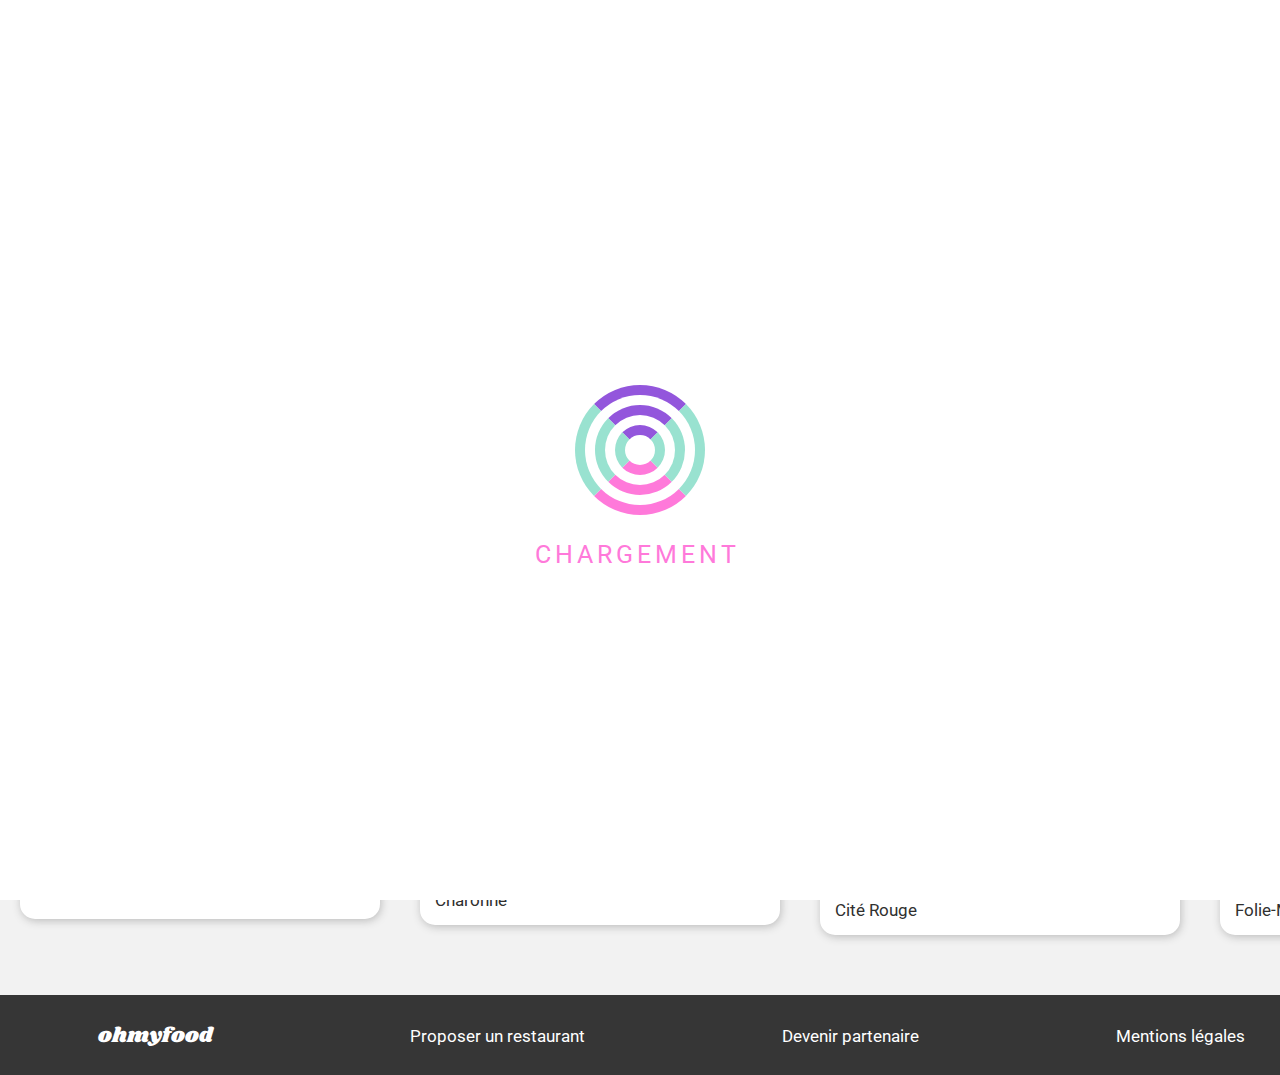
==== commit 6f60e8c9: "Manque que degrader coeur et git ignore apres fini" ====
--- a/index.html
+++ b/index.html
@@ -6,8 +6,6 @@
     <link rel="preconnect" href="https://fonts.gstatic.com">
     <link href="https://fonts.googleapis.com/css2?family=Roboto&family=Shrikhand&display=swap" rel="stylesheet">
     <link rel="stylesheet" href="style.css" />
-    <link rel="stylesheet" media="all and (min-width: 768px)" href="styletab.css" />
-    <link rel="stylesheet" media="all and (min-width: 1260px)" href="styledesktop.css" />
     <script src="https://kit.fontawesome.com/89272632ee.js" crossorigin="anonymous"></script>
     <title>ohmyfood</title>
 </head>
@@ -77,63 +75,67 @@
                 <section class="restaurants">
                     <h2>Restaurants</h2>
                     <div class="deskflex">
-                        <div class="restaurant">
-                            <a href="indexmenu3.html">
-                                <img src="images/restaurants/restaurant-size/restaurant1.jpg" alt="#">
-                                <div class="content">
-                                    <div class="title">
-                                        <h3>La palette de goût</h3>
-                                        <p>Ménilmontant</p>
+                        <div class="tab1">
+                            <div class="restaurant">
+                                <a href="indexmenu3.html">
+                                    <img src="images/restaurants/restaurant-size/restaurant1.jpg" alt="#">
+                                    <div class="content">
+                                        <div class="title">
+                                            <h3>La palette de goût</h3>
+                                            <p>Ménilmontant</p>
+                                        </div>
+                                        <div tabindex="1" class="coeur"><i class="far fa-heart"></i></div>
                                     </div>
-                                    <div class="coeur"><i class="far fa-heart"></i></div>
-                                </div>
-                                <div class="new">
-                                    <p>Nouveau</p>
-                                </div>
-                            </a>
-                        </div>
-                        
-                        <div class="restaurant">
-                            <a href="indexmenu2.html">
-                                <img src="images/restaurants/restaurant-size/restaurant2.jpg" alt="#">
-                                <div class="content">
-                                    <div class="title">
-                                        <h3>La note enchantée</h3>
-                                        <p>Charonne</p>
+                                    <div class="new">
+                                        <p>Nouveau</p>
                                     </div>
-                                    <div class="coeur"><i class="far fa-heart"></i></div>
-                                </div>
-                                <div class="new">
-                                    <p>Nouveau</p>
-                                </div>
-                            </a>
+                                </a>
+                            </div>
+                            
+                            <div class="restaurant">
+                                <a href="indexmenu2.html">
+                                    <img src="images/restaurants/restaurant-size/restaurant2.jpg" alt="#">
+                                    <div class="content">
+                                        <div class="title">
+                                            <h3>La note enchantée</h3>
+                                            <p>Charonne</p>
+                                        </div>
+                                        <div tabindex="1" class="coeur"><i class="far fa-heart"></i></div>
+                                    </div>
+                                    <div class="new">
+                                        <p>Nouveau</p>
+                                    </div>
+                                </a>
+                            </div>
                         </div>
 
-                        <div class="restaurant">
-                            <a href="indexmenu1.html">
-                                <img src="images/restaurants/restaurant-size/restaurant3.jpg" alt="#">
-                                <div class="content">
-                                    <div class="title">
-                                        <h3>A la francaise</h3>
-                                        <p>Cité Rouge</p>
+                        <div class="tab2">
+                            <div class="restaurant">
+                                <a href="indexmenu1.html">
+                                    <img src="images/restaurants/restaurant-size/restaurant3.jpg" alt="#">
+                                    <div class="content">
+                                        <div class="title">
+                                            <h3>A la francaise</h3>
+                                            <p>Cité Rouge</p>
+                                        </div>
+                                        <div tabindex="1" class="coeur"><i class="far fa-heart"></i></div>
                                     </div>
-                                    <div class="coeur"><i class="far fa-heart"></i></div>
-                                </div>
-                            </a>
-                        </div>
+                                </a>
+                            </div>
 
-                        <div class="restaurant">
-                            <a href="indexmenu4.html">
-                                <img src="images/restaurants/restaurant-size/restaurant4.jpg" alt="#">
-                                <div class="content">
-                                    <div class="title">
-                                        <h3>Le délice des sens</h3>
-                                        <p>Folie-Méricourt</p>
+                            <div class="restaurant">
+                                <a href="indexmenu4.html">
+                                    <img src="images/restaurants/restaurant-size/restaurant4.jpg" alt="#">
+                                    <div class="content">
+                                        <div class="title">
+                                            <h3>Le délice des sens</h3>
+                                            <p>Folie-Méricourt</p>
+                                        </div>
+                                        <div tabindex="1" class="coeur"><i class="far fa-heart"></i></div>
                                     </div>
-                                    <div class="coeur"><i class="far fa-heart"></i></div>
-                                </div>
-                            </a>
-                        </div>  
+                                </a>
+                            </div> 
+                        </div> 
                     </div>    
                 </section>
             </main>
--- a/style.css
+++ b/style.css
@@ -209,7 +209,7 @@
 header a {
   position: absolute;
   left: 5%;
-  top: 25px;
+  top: 27px;
   color: #363636;
   font-size: 1.2em;
 }
@@ -221,7 +221,7 @@
   box-shadow: 0px -1px 4px #bdbdbd;
   color: #2b2b2b;
   font-size: 1em;
-  padding-left: 27%;
+  padding-left: 28%;
   font-weight: bold;
 }
 
@@ -426,8 +426,9 @@
   background: #fafafa;
 }
 .menu .backimg {
+  background-size: cover;
   background-repeat: no-repeat;
-  height: 305px;
+  height: 313px;
   position: relative;
 }
 .menu .backimg.menu1 {
@@ -445,7 +446,7 @@
 .menu .backimg .flex {
   display: flex;
   justify-content: space-between;
-  padding-top: 30px;
+  padding-top: 20px;
   position: absolute;
   bottom: 0px;
   width: 100%;
@@ -463,7 +464,7 @@
   margin-right: 30px;
   font-size: 1.6em;
 }
-.menu .backimg .fa-heart:active::before {
+.menu .backimg .coeur:focus .fa-heart {
   color: rgba(147, 86, 220, 0.9);
   font-weight: bold;
   cursor: pointer;
@@ -581,10 +582,10 @@
   color: white;
   font-size: 1.4em;
 }
-.menu .content:active .check {
+.menu .content:focus .check {
   width: 55px;
 }
-.menu .content:active .check i {
+.menu .content:focus .check i {
   transform: rotateZ(360deg);
 }
 .menu .content .title {
@@ -634,4 +635,227 @@
   font-size: 0.9em;
 }
 
+@media all and (min-width: 1260px) {
+  /* PAGE ACCUEIL */
+  body {
+    background: rgba(153, 226, 208, 0.7);
+  }
+
+  .page_complete {
+    width: 1600px;
+  }
+
+  /* HEADER */
+  header {
+    width: 100%;
+    margin: inherit;
+  }
+  header .logo, header .localisation, header .reserv {
+    width: 100%;
+    margin: inherit;
+  }
+  header .logo {
+    background: white;
+  }
+  header .localisation {
+    font-size: 1.3em;
+    padding-left: 0;
+    justify-content: center;
+  }
+  header .reserv button {
+    width: 30%;
+    font-size: 1.2em;
+    background: linear-gradient(#9356DC, #FF79DA);
+    margin-bottom: 30px;
+  }
+
+  /* MAIN */
+  main .sectionhead {
+    margin-top: 0;
+    margin-bottom: 0;
+    padding-top: 60px;
+    padding-bottom: 60px;
+    height: auto;
+    background: white;
+    width: 100%;
+    margin: inherit;
+  }
+  main .sectionhead h3 {
+    font-size: 1.7em;
+    margin-bottom: 20px;
+    text-decoration: underline;
+    width: 100%;
+    display: flex;
+    justify-content: center;
+    align-items: center;
+    margin-left: 0;
+  }
+  main .sectionhead .columns {
+    display: flex;
+    flex-direction: initial;
+    width: 100%;
+    align-items: center;
+    justify-content: center;
+  }
+  main .sectionhead .button {
+    width: 20%;
+  }
+
+  main .restaurants h2 {
+    display: flex;
+    align-items: center;
+    justify-content: center;
+    width: 100%;
+    margin-left: 0;
+    font-size: 1.7em;
+    text-decoration: underline;
+    margin-bottom: 25px;
+  }
+  main .restaurants .deskflex {
+    flex-direction: inherit;
+  }
+  main .restaurants .deskflex .tab1, main .restaurants .deskflex .tab2 {
+    margin-right: 0;
+  }
+  main .restaurants .restaurant {
+    margin-left: 2.5%;
+    margin-right: 2.5%;
+  }
+
+  /* FOOTER*/
+  footer .foot {
+    padding-left: 0;
+    padding-top: 25px;
+    height: 80px;
+    padding-bottom: 0;
+    flex-direction: inherit;
+    justify-content: space-around;
+    font-size: 1.2em;
+    align-items: baseline;
+  }
+
+  /* PAGE MENU */
+  header .logo img {
+    width: 30%;
+  }
+  header .logo a {
+    left: 30%;
+    font-size: 2.2em;
+    top: 45px;
+  }
+
+  .menu .backimg {
+    background-repeat: repeat-x;
+    width: 100%;
+    margin: inherit;
+  }
+  .menu .backimg .flex {
+    background: #eeeeee;
+    width: 90%;
+    margin-left: 5%;
+    padding-left: 0;
+    align-items: center;
+    justify-content: center;
+    font-size: 1.3em;
+    padding-top: 20px;
+  }
+  .menu .backimg .flex .coeur {
+    margin-right: 0;
+    margin-top: 0;
+    margin-left: 3%;
+  }
+  .menu .for {
+    display: flex;
+    width: 90%;
+    margin-left: 5%;
+    margin-right: 5%;
+    background: #eeeeee;
+    border-radius: 0 0 40px 40px;
+  }
+  .menu .for .content h3 {
+    color: black;
+  }
+  .menu .for .content p:first-child {
+    color: black;
+  }
+  .menu .for .entre {
+    width: 100%;
+  }
+  .menu .for .plats {
+    width: 100%;
+  }
+  .menu .for .desserts {
+    width: 100%;
+  }
+  .menu .btn {
+    display: flex;
+    align-items: center;
+    justify-content: center;
+    width: 90%;
+    margin-left: 5%;
+  }
+  .menu .btn .button {
+    width: 30%;
+    margin-left: 0;
+    font-size: 1.4em;
+  }
+}
+@media all and (min-width: 768px) {
+  /* PAGE ACCUEIL */
+  header .localisation {
+    padding-left: 39%;
+  }
+  header a {
+    top: 35px;
+    font-size: 1.5em;
+  }
+
+  .sectionhead {
+    width: 70%;
+    margin: auto;
+  }
+
+  .restaurants .deskflex .tab1, .restaurants .deskflex .tab2 {
+    display: flex;
+    margin-right: 5%;
+  }
+
+  /* PAGE MENU */
+  header {
+    width: 60%;
+    margin: auto;
+  }
+  header a {
+    top: 28px;
+    font-size: 1.5em;
+  }
+
+  .menu .backimg {
+    width: 60%;
+    margin: auto;
+  }
+  .menu .backimg .flex {
+    background: #ebebeb;
+  }
+  .menu .for {
+    width: 60%;
+    margin: auto;
+    background: #ebebeb;
+    padding-bottom: 15px;
+  }
+
+  /* FOOTER*/
+  footer .foot {
+    padding-left: 0;
+    padding-top: 25px;
+    height: 80px;
+    padding-bottom: 0;
+    flex-direction: inherit;
+    justify-content: space-around;
+    font-size: 1.2em;
+    align-items: baseline;
+    font-size: 1.1em;
+  }
+}
+
 /*# sourceMappingURL=style.css.map */
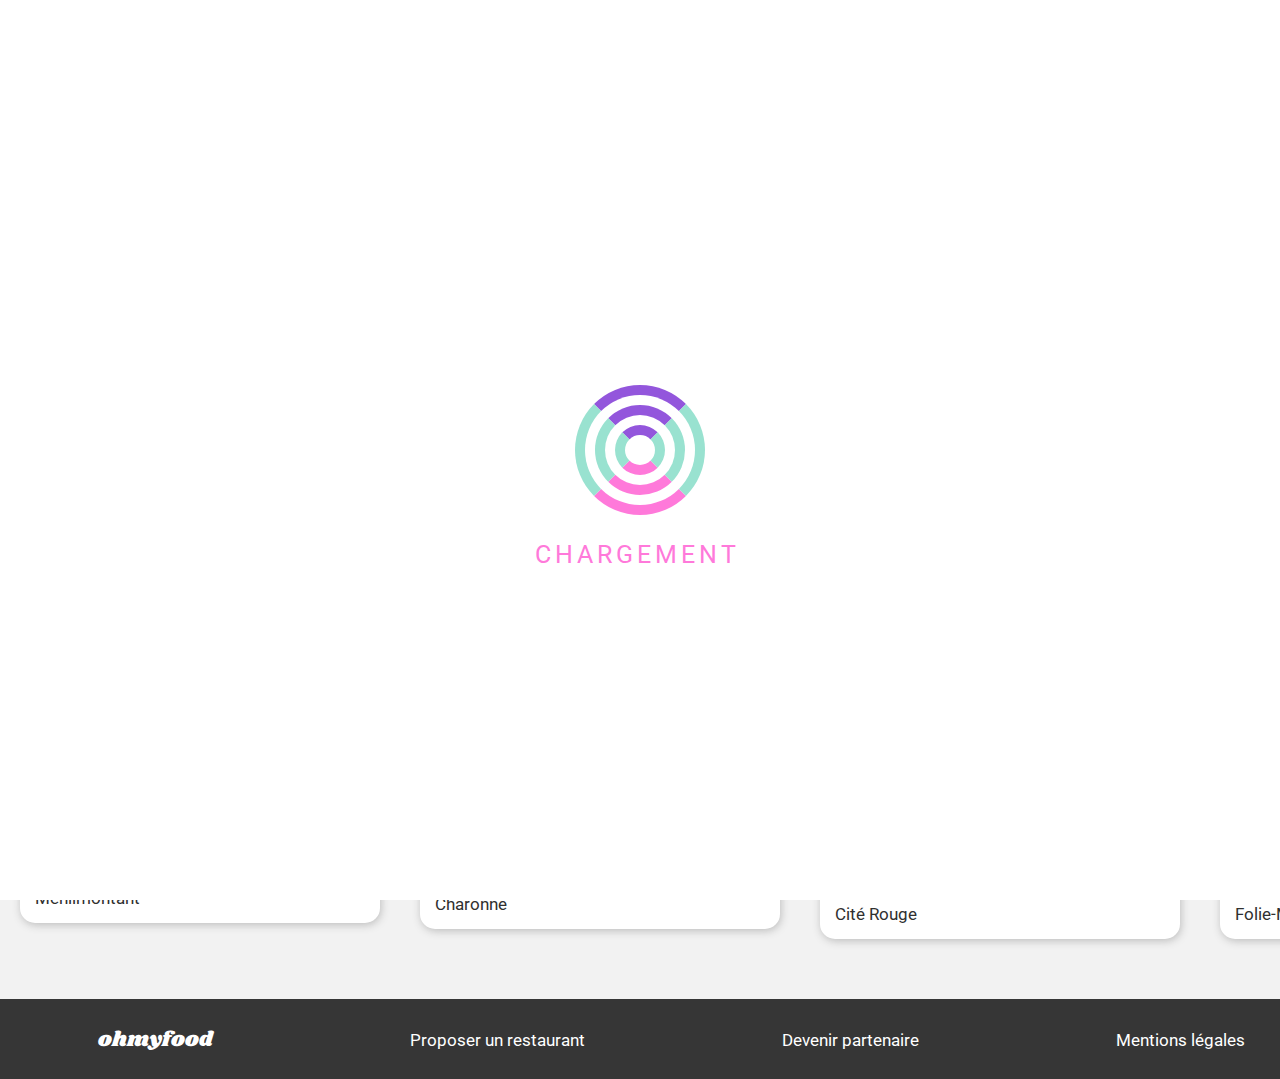
==== commit 9c69e435: "Pret Projet fini" ====
--- a/index.html
+++ b/index.html
@@ -84,7 +84,7 @@
                                             <h3>La palette de goût</h3>
                                             <p>Ménilmontant</p>
                                         </div>
-                                        <div tabindex="1" class="coeur"><i class="far fa-heart"></i></div>
+                                        <div class="coeur"><i class="far fa-heart"></i></div>
                                     </div>
                                     <div class="new">
                                         <p>Nouveau</p>
@@ -100,7 +100,7 @@
                                             <h3>La note enchantée</h3>
                                             <p>Charonne</p>
                                         </div>
-                                        <div tabindex="1" class="coeur"><i class="far fa-heart"></i></div>
+                                        <div class="coeur"><i class="far fa-heart"></i></div>
                                     </div>
                                     <div class="new">
                                         <p>Nouveau</p>
@@ -118,7 +118,7 @@
                                             <h3>A la francaise</h3>
                                             <p>Cité Rouge</p>
                                         </div>
-                                        <div tabindex="1" class="coeur"><i class="far fa-heart"></i></div>
+                                        <div class="coeur"><i class="far fa-heart"></i></div>
                                     </div>
                                 </a>
                             </div>
@@ -131,7 +131,7 @@
                                             <h3>Le délice des sens</h3>
                                             <p>Folie-Méricourt</p>
                                         </div>
-                                        <div tabindex="1" class="coeur"><i class="far fa-heart"></i></div>
+                                        <div class="coeur"><i class="far fa-heart"></i></div>
                                     </div>
                                 </a>
                             </div> 
--- a/style.css
+++ b/style.css
@@ -221,8 +221,9 @@
   box-shadow: 0px -1px 4px #bdbdbd;
   color: #2b2b2b;
   font-size: 1em;
-  padding-left: 28%;
-  font-weight: bold;
+  font-weight: bold;
+  justify-content: center;
+  padding-right: 15px;
 }
 
 header .fa-map-marker-alt {
@@ -382,7 +383,9 @@
   margin-top: 20px;
 }
 main .restaurant .content .fa-heart:active::before {
-  color: rgba(147, 86, 220, 0.9);
+  background: -webkit-linear-gradient(#9356dc, #ff79da);
+  -webkit-background-clip: text;
+  -webkit-text-fill-color: transparent;
   font-weight: bold;
   cursor: pointer;
   transition: color 0.3s ease-out;
@@ -465,7 +468,9 @@
   font-size: 1.6em;
 }
 .menu .backimg .coeur:focus .fa-heart {
-  color: rgba(147, 86, 220, 0.9);
+  background: -webkit-linear-gradient(#9356dc, #ff79da);
+  -webkit-background-clip: text;
+  -webkit-text-fill-color: transparent;
   font-weight: bold;
   cursor: pointer;
   transition: color 0.3s ease-out;
@@ -742,17 +747,17 @@
     left: 30%;
     font-size: 2.2em;
     top: 45px;
+    right: inherit;
   }
 
   .menu .backimg {
     background-repeat: repeat-x;
     width: 100%;
     margin: inherit;
+    background-size: inherit;
   }
   .menu .backimg .flex {
     background: #eeeeee;
-    width: 90%;
-    margin-left: 5%;
     padding-left: 0;
     align-items: center;
     justify-content: center;
@@ -763,6 +768,14 @@
     margin-right: 0;
     margin-top: 0;
     margin-left: 3%;
+  }
+  .menu .backimg .flex .coeur:hover .fa-heart {
+    background: -webkit-linear-gradient(#9356dc, #ff79da);
+    -webkit-background-clip: text;
+    -webkit-text-fill-color: transparent;
+    font-weight: bold;
+    cursor: pointer;
+    transition: color 0.3s ease-out;
   }
   .menu .for {
     display: flex;
@@ -778,6 +791,12 @@
   .menu .for .content p:first-child {
     color: black;
   }
+  .menu .for .content:hover .check {
+    width: 55px;
+  }
+  .menu .for .content:hover .check i {
+    transform: rotateZ(360deg);
+  }
   .menu .for .entre {
     width: 100%;
   }
@@ -802,13 +821,14 @@
 }
 @media all and (min-width: 768px) {
   /* PAGE ACCUEIL */
-  header .localisation {
-    padding-left: 39%;
-  }
   header a {
     top: 35px;
     font-size: 1.5em;
   }
+  header .localisation {
+    font-size: 1.5em;
+    padding-right: 35px;
+  }
 
   .sectionhead {
     width: 70%;
@@ -821,27 +841,38 @@
   }
 
   /* PAGE MENU */
-  header {
-    width: 60%;
-    margin: auto;
-  }
   header a {
-    top: 28px;
-    font-size: 1.5em;
+    top: 35px;
+    font-size: 1.7em;
+    right: 480px;
   }
 
   .menu .backimg {
-    width: 60%;
+    width: 75%;
     margin: auto;
   }
   .menu .backimg .flex {
     background: #ebebeb;
   }
+  .menu .backimg .coeur:hover .fa-heart {
+    background: -webkit-linear-gradient(#9356dc, #ff79da);
+    -webkit-background-clip: text;
+    -webkit-text-fill-color: transparent;
+    font-weight: bold;
+    cursor: pointer;
+    transition: color 0.3s ease-out;
+  }
   .menu .for {
-    width: 60%;
+    width: 75%;
     margin: auto;
     background: #ebebeb;
     padding-bottom: 15px;
+  }
+  .menu .for .content:hover .check {
+    width: 55px;
+  }
+  .menu .for .content:hover .check i {
+    transform: rotateZ(360deg);
   }
 
   /* FOOTER*/
